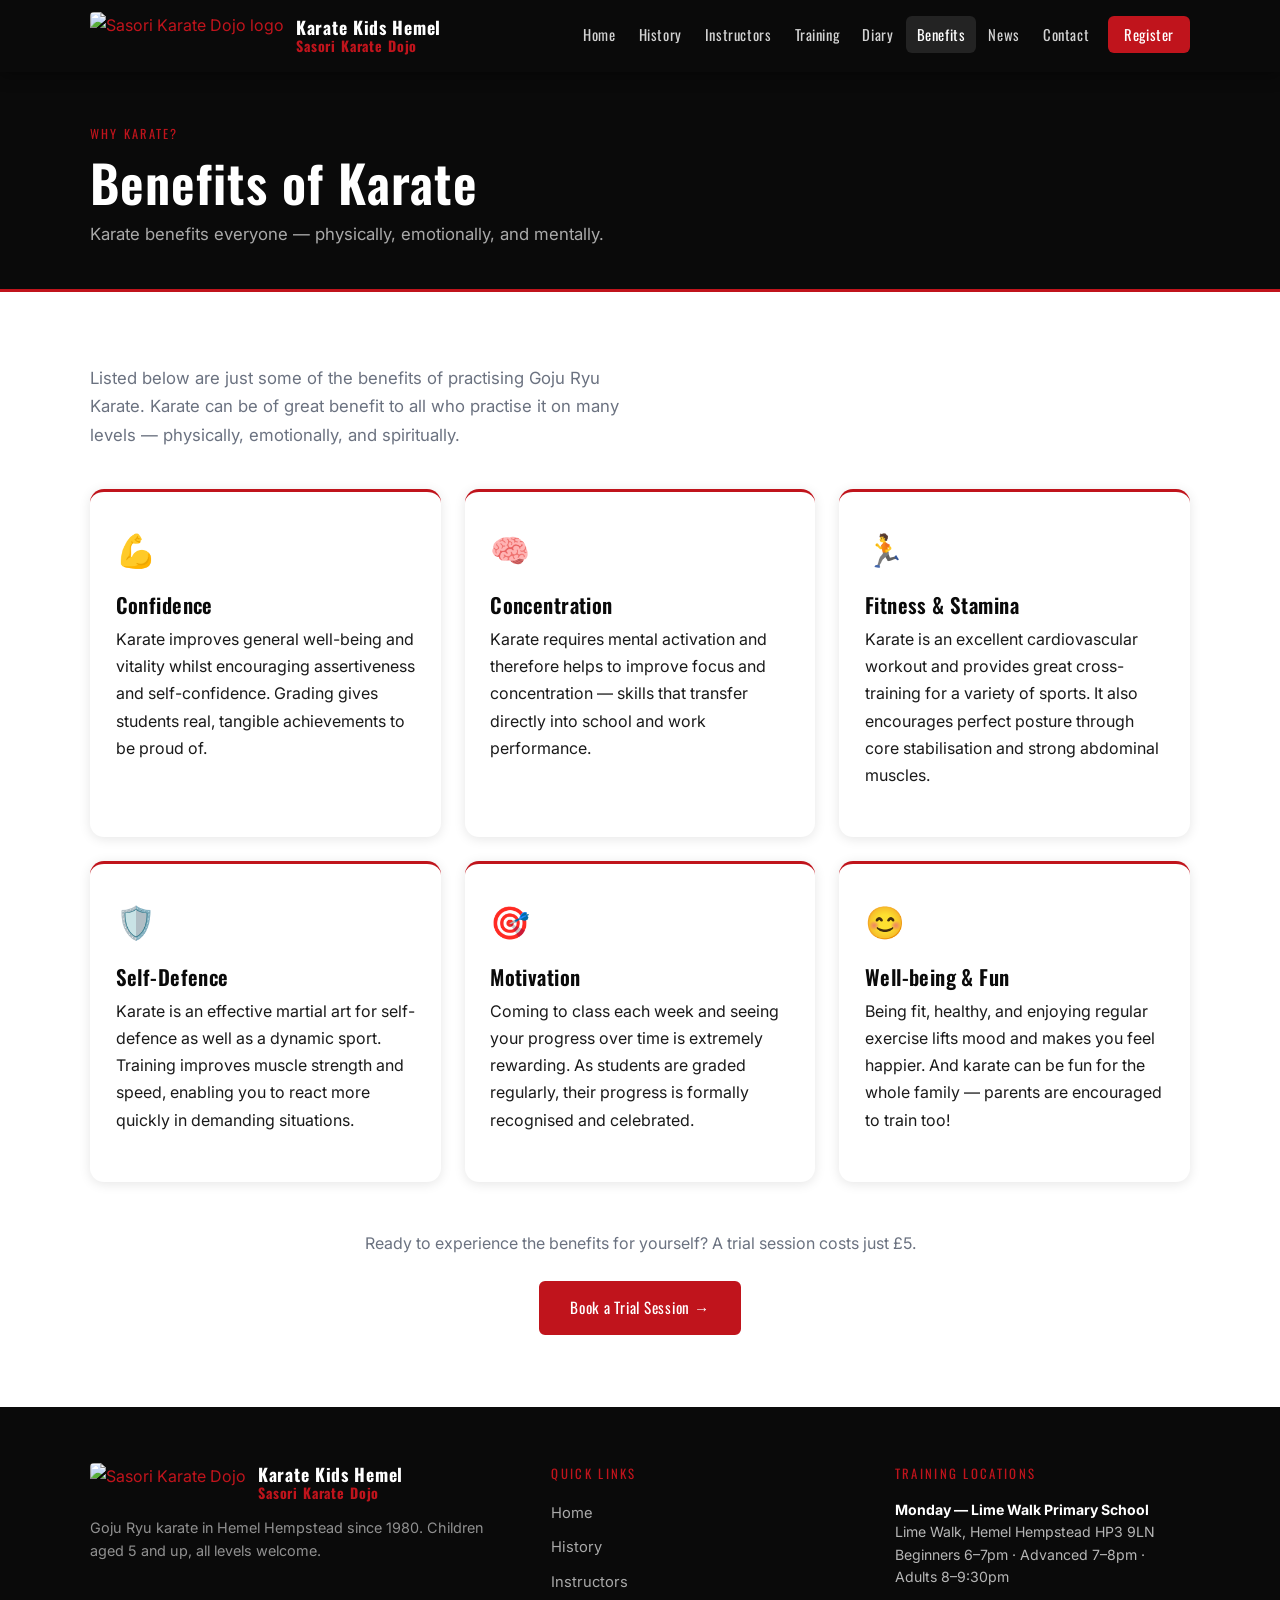
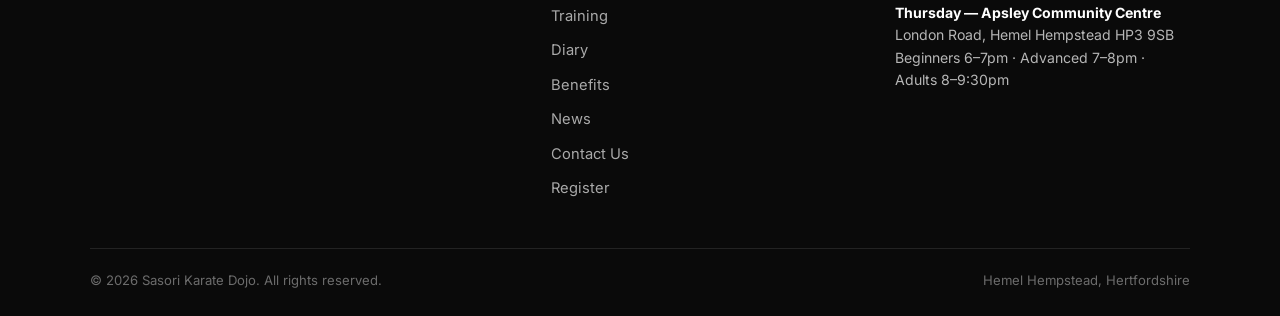
==== benefits.html @ e09b4616 "Initial static site rebuild for GitHub Pages Complete redesign of karatekidshemel.co.uk from DotNetN" ====
<!DOCTYPE html>
<html lang="en">
<head>
  <meta charset="UTF-8">
  <meta name="viewport" content="width=device-width, initial-scale=1.0">
  <title>Benefits of Karate — Sasori Karate Dojo</title>
  <meta name="description" content="The physical, mental and emotional benefits of Goju Ryu karate for children and adults at Sasori Karate Dojo.">
  <link rel="preconnect" href="https://fonts.googleapis.com">
  <link rel="preconnect" href="https://fonts.gstatic.com" crossorigin>
  <link href="https://fonts.googleapis.com/css2?family=Oswald:wght@400;600;700&family=Inter:wght@400;500;600&display=swap" rel="stylesheet">
  <link rel="stylesheet" href="assets/css/style.css">
</head>
<body>

<header class="site-header">
  <div class="nav-inner">
    <a href="index.html" class="nav-logo">
      <img src="assets/images/logo.jpg" alt="Sasori Karate Dojo logo">
      <span>Karate Kids Hemel<em>Sasori Karate Dojo</em></span>
    </a>
    <nav aria-label="Main navigation">
      <ul class="nav-links">
        <li><a href="index.html">Home</a></li>
        <li><a href="history.html">History</a></li>
        <li><a href="instructors.html">Instructors</a></li>
        <li><a href="training.html">Training</a></li>
        <li><a href="diary.html">Diary</a></li>
        <li><a href="benefits.html" class="active">Benefits</a></li>
        <li><a href="news.html">News</a></li>
        <li><a href="contact.html">Contact</a></li>
        <li class="nav-cta"><a href="register.html">Register</a></li>
      </ul>
    </nav>
    <button class="nav-toggle" aria-label="Toggle navigation" aria-expanded="false">
      <span></span><span></span><span></span>
    </button>
  </div>
</header>

<div class="page-header">
  <div class="container">
    <span class="section-label">Why Karate?</span>
    <h1>Benefits of Karate</h1>
    <p>Karate benefits everyone — physically, emotionally, and mentally.</p>
  </div>
</div>

<section class="section">
  <div class="container">

    <div class="section-heading">
      <p>Listed below are just some of the benefits of practising Goju Ryu Karate. Karate can be of great benefit to all who practise it on many levels — physically, emotionally, and spiritually.</p>
    </div>

    <div class="card-grid card-grid-3">

      <div class="benefit-card">
        <div class="benefit-icon">💪</div>
        <h3>Confidence</h3>
        <p>Karate improves general well-being and vitality whilst encouraging assertiveness and self-confidence. Grading gives students real, tangible achievements to be proud of.</p>
      </div>

      <div class="benefit-card">
        <div class="benefit-icon">🧠</div>
        <h3>Concentration</h3>
        <p>Karate requires mental activation and therefore helps to improve focus and concentration — skills that transfer directly into school and work performance.</p>
      </div>

      <div class="benefit-card">
        <div class="benefit-icon">🏃</div>
        <h3>Fitness &amp; Stamina</h3>
        <p>Karate is an excellent cardiovascular workout and provides great cross-training for a variety of sports. It also encourages perfect posture through core stabilisation and strong abdominal muscles.</p>
      </div>

      <div class="benefit-card">
        <div class="benefit-icon">🛡️</div>
        <h3>Self-Defence</h3>
        <p>Karate is an effective martial art for self-defence as well as a dynamic sport. Training improves muscle strength and speed, enabling you to react more quickly in demanding situations.</p>
      </div>

      <div class="benefit-card">
        <div class="benefit-icon">🎯</div>
        <h3>Motivation</h3>
        <p>Coming to class each week and seeing your progress over time is extremely rewarding. As students are graded regularly, their progress is formally recognised and celebrated.</p>
      </div>

      <div class="benefit-card">
        <div class="benefit-icon">😊</div>
        <h3>Well-being &amp; Fun</h3>
        <p>Being fit, healthy, and enjoying regular exercise lifts mood and makes you feel happier. And karate can be fun for the whole family — parents are encouraged to train too!</p>
      </div>

    </div>

    <div style="text-align:center; margin-top:3rem;">
      <p style="color:var(--gray); max-width:560px; margin:0 auto 1.5rem;">Ready to experience the benefits for yourself? A trial session costs just £5.</p>
      <a href="register.html" class="btn btn-primary">Book a Trial Session &rarr;</a>
    </div>

  </div>
</section>

<footer class="site-footer">
  <div class="container">
    <div class="footer-grid">
      <div class="footer-brand">
        <a href="index.html" class="nav-logo" style="margin-bottom:.5rem;">
          <img src="assets/images/logo.jpg" alt="Sasori Karate Dojo" style="height:40px;">
          <span>Karate Kids Hemel<em>Sasori Karate Dojo</em></span>
        </a>
        <p>Goju Ryu karate in Hemel Hempstead since 1980. Children aged 5 and up, all levels welcome.</p>
      </div>
      <div>
        <p class="footer-heading">Quick Links</p>
        <ul class="footer-links">
          <li><a href="index.html">Home</a></li>
          <li><a href="history.html">History</a></li>
          <li><a href="instructors.html">Instructors</a></li>
          <li><a href="training.html">Training</a></li>
          <li><a href="diary.html">Diary</a></li>
          <li><a href="benefits.html">Benefits</a></li>
          <li><a href="news.html">News</a></li>
          <li><a href="contact.html">Contact Us</a></li>
          <li><a href="register.html">Register</a></li>
        </ul>
      </div>
      <div>
        <p class="footer-heading">Training Locations</p>
        <div class="footer-schedule-item">
          <strong>Monday — Lime Walk Primary School</strong>
          Lime Walk, Hemel Hempstead HP3 9LN<br>
          Beginners 6–7pm · Advanced 7–8pm · Adults 8–9:30pm
        </div>
        <div class="footer-schedule-item">
          <strong>Thursday — Apsley Community Centre</strong>
          London Road, Hemel Hempstead HP3 9SB<br>
          Beginners 6–7pm · Advanced 7–8pm · Adults 8–9:30pm
        </div>
      </div>
    </div>
    <div class="footer-bottom">
      <span>&copy; 2026 Sasori Karate Dojo. All rights reserved.</span>
      <span>Hemel Hempstead, Hertfordshire</span>
    </div>
  </div>
</footer>

<script src="assets/js/main.js"></script>
</body>
</html>
---- assets/css/style.css ----
/* ============================================================
   SASORI KARATE DOJO — Global Stylesheet
   Design system: deep red · black · white
   Fonts: Oswald (display) + Inter (body)
   ============================================================ */

/* ── 1. Tokens ─────────────────────────────────────────────── */
:root {
  --red:        #C0141C;
  --red-dark:   #8B0000;
  --red-light:  #F8E6E7;
  --black:      #0A0A0A;
  --dark:       #1A1A1A;
  --mid:        #2E2E2E;
  --gray:       #6B7280;
  --light:      #F5F5F5;
  --white:      #FFFFFF;

  --font-display: 'Oswald', sans-serif;
  --font-body:    'Inter', sans-serif;

  --max:        1100px;
  --nav-h:      72px;
  --radius:     6px;
  --radius-lg:  14px;
  --shadow:     0 2px 12px rgba(0,0,0,.10);
  --shadow-md:  0 6px 24px rgba(0,0,0,.14);
  --transition: .22s ease;
}

/* ── 2. Reset & Base ────────────────────────────────────────── */
*, *::before, *::after { box-sizing: border-box; margin: 0; padding: 0; }

html { scroll-behavior: smooth; }

body {
  font-family: var(--font-body);
  font-size: 1rem;
  line-height: 1.7;
  color: var(--dark);
  background: var(--white);
  -webkit-font-smoothing: antialiased;
}

img { max-width: 100%; display: block; }
a   { color: var(--red); text-decoration: none; transition: color var(--transition); }
a:hover { color: var(--red-dark); }

h1, h2, h3, h4 {
  font-family: var(--font-display);
  font-weight: 600;
  line-height: 1.2;
  color: var(--black);
  letter-spacing: .02em;
}
h1 { font-size: clamp(2rem, 5vw, 3.2rem); }
h2 { font-size: clamp(1.5rem, 3.5vw, 2.2rem); }
h3 { font-size: 1.3rem; }
h4 { font-size: 1.05rem; }

p { margin-bottom: 1rem; }
ul, ol { padding-left: 1.4rem; }

/* ── 3. Utilities ───────────────────────────────────────────── */
.container {
  width: 90%;
  max-width: var(--max);
  margin-inline: auto;
}
.sr-only {
  position: absolute; width: 1px; height: 1px;
  padding: 0; margin: -1px; overflow: hidden;
  clip: rect(0,0,0,0); white-space: nowrap; border: 0;
}
.text-red   { color: var(--red); }
.text-center { text-align: center; }
.mt-0 { margin-top: 0; }

/* ── 4. Navigation ──────────────────────────────────────────── */
.site-header {
  position: sticky;
  top: 0;
  z-index: 100;
  background: var(--black);
  height: var(--nav-h);
  display: flex;
  align-items: center;
  box-shadow: 0 2px 16px rgba(0,0,0,.45);
}

.nav-inner {
  display: flex;
  align-items: center;
  justify-content: space-between;
  width: 90%;
  max-width: var(--max);
  margin-inline: auto;
}

.nav-logo {
  display: flex;
  align-items: center;
  gap: .75rem;
  text-decoration: none;
}
.nav-logo img {
  height: 48px;
  width: auto;
  border-radius: 4px;
}
.nav-logo span {
  font-family: var(--font-display);
  font-size: 1.1rem;
  font-weight: 700;
  color: var(--white);
  letter-spacing: .04em;
  line-height: 1.2;
}
.nav-logo span em {
  display: block;
  font-style: normal;
  color: var(--red);
  font-size: .8em;
  letter-spacing: .06em;
}

.nav-links {
  display: flex;
  align-items: center;
  gap: .15rem;
  list-style: none;
  padding: 0;
  margin: 0;
}
.nav-links a {
  color: rgba(255,255,255,.82);
  font-family: var(--font-display);
  font-size: .92rem;
  letter-spacing: .04em;
  padding: .45rem .65rem;
  border-radius: var(--radius);
  transition: color var(--transition), background var(--transition);
  text-decoration: none;
}
.nav-links a:hover,
.nav-links a.active {
  color: var(--white);
  background: rgba(255,255,255,.10);
}
.nav-links .nav-cta a {
  background: var(--red);
  color: var(--white);
  padding: .45rem 1rem;
  margin-left: .4rem;
}
.nav-links .nav-cta a:hover {
  background: var(--red-dark);
}

/* Hamburger */
.nav-toggle {
  display: none;
  flex-direction: column;
  gap: 5px;
  background: none;
  border: none;
  cursor: pointer;
  padding: .4rem;
}
.nav-toggle span {
  display: block;
  width: 24px;
  height: 2px;
  background: var(--white);
  border-radius: 2px;
  transition: transform var(--transition), opacity var(--transition);
}
.nav-toggle.open span:nth-child(1) { transform: translateY(7px) rotate(45deg); }
.nav-toggle.open span:nth-child(2) { opacity: 0; }
.nav-toggle.open span:nth-child(3) { transform: translateY(-7px) rotate(-45deg); }

/* ── 5. Hero ────────────────────────────────────────────────── */
.hero {
  background: linear-gradient(135deg, var(--black) 0%, var(--mid) 60%, #2a0608 100%);
  color: var(--white);
  padding: 5rem 0 4.5rem;
  position: relative;
  overflow: hidden;
}
.hero::before {
  content: '';
  position: absolute;
  inset: 0;
  background: radial-gradient(ellipse at 70% 50%, rgba(192,20,28,.18) 0%, transparent 70%);
  pointer-events: none;
}
.hero::after {
  content: '';
  position: absolute;
  right: -80px;
  top: 50%;
  transform: translateY(-50%);
  width: 420px;
  height: 420px;
  border-radius: 50%;
  border: 60px solid rgba(192,20,28,.08);
  pointer-events: none;
}
.hero-inner {
  position: relative;
  z-index: 1;
}
.hero-eyebrow {
  display: inline-block;
  font-family: var(--font-display);
  font-size: .82rem;
  letter-spacing: .2em;
  text-transform: uppercase;
  color: var(--red);
  background: rgba(192,20,28,.12);
  border: 1px solid rgba(192,20,28,.3);
  padding: .3rem .9rem;
  border-radius: 100px;
  margin-bottom: 1.2rem;
}
.hero h1 {
  color: var(--white);
  margin-bottom: 1rem;
  max-width: 620px;
}
.hero h1 span { color: var(--red); }
.hero p {
  font-size: 1.1rem;
  color: rgba(255,255,255,.78);
  max-width: 520px;
  margin-bottom: 2rem;
}
.hero-actions {
  display: flex;
  gap: 1rem;
  flex-wrap: wrap;
}

/* ── 6. Buttons ─────────────────────────────────────────────── */
.btn {
  display: inline-flex;
  align-items: center;
  gap: .5rem;
  font-family: var(--font-display);
  font-size: .95rem;
  letter-spacing: .05em;
  padding: .75rem 1.8rem;
  border-radius: var(--radius);
  border: 2px solid transparent;
  cursor: pointer;
  transition: all var(--transition);
  text-decoration: none;
  font-weight: 400;
}
.btn-primary {
  background: var(--red);
  color: var(--white);
  border-color: var(--red);
}
.btn-primary:hover {
  background: var(--red-dark);
  border-color: var(--red-dark);
  color: var(--white);
  transform: translateY(-1px);
  box-shadow: 0 6px 20px rgba(192,20,28,.35);
}
.btn-outline {
  background: transparent;
  color: var(--white);
  border-color: rgba(255,255,255,.4);
}
.btn-outline:hover {
  border-color: var(--white);
  background: rgba(255,255,255,.08);
  color: var(--white);
}
.btn-outline-red {
  background: transparent;
  color: var(--red);
  border-color: var(--red);
}
.btn-outline-red:hover {
  background: var(--red);
  color: var(--white);
}

/* ── 7. Page header (inner pages) ───────────────────────────── */
.page-header {
  background: var(--black);
  color: var(--white);
  padding: 3rem 0 2.5rem;
  border-bottom: 3px solid var(--red);
}
.page-header h1 { color: var(--white); margin-bottom: .4rem; }
.page-header p  { color: rgba(255,255,255,.65); margin: 0; font-size: 1.05rem; }

/* ── 8. Section ─────────────────────────────────────────────── */
.section { padding: 4.5rem 0; }
.section-alt { background: var(--light); }
.section-dark {
  background: var(--black);
  color: var(--white);
}
.section-dark h2, .section-dark h3 { color: var(--white); }
.section-dark p { color: rgba(255,255,255,.75); }

.section-heading {
  margin-bottom: 2.5rem;
}
.section-heading h2 { margin-bottom: .5rem; }
.section-heading p  { color: var(--gray); font-size: 1.05rem; max-width: 560px; }
.section-heading.center { text-align: center; }
.section-heading.center p { margin-inline: auto; }

.section-label {
  display: inline-block;
  font-family: var(--font-display);
  font-size: .78rem;
  letter-spacing: .18em;
  text-transform: uppercase;
  color: var(--red);
  margin-bottom: .5rem;
}

/* Divider accent */
.divider {
  width: 48px;
  height: 3px;
  background: var(--red);
  border-radius: 2px;
  margin: .75rem 0 1.2rem;
}
.center .divider { margin-inline: auto; }

/* ── 9. Cards ───────────────────────────────────────────────── */
.card-grid {
  display: grid;
  gap: 1.5rem;
}
.card-grid-2 { grid-template-columns: repeat(auto-fit, minmax(300px, 1fr)); }
.card-grid-3 { grid-template-columns: repeat(auto-fit, minmax(260px, 1fr)); }

.card {
  background: var(--white);
  border-radius: var(--radius-lg);
  box-shadow: var(--shadow);
  overflow: hidden;
  transition: box-shadow var(--transition), transform var(--transition);
}
.card:hover {
  box-shadow: var(--shadow-md);
  transform: translateY(-3px);
}
.card-body { padding: 1.6rem; }
.card-icon {
  width: 48px;
  height: 48px;
  background: var(--red-light);
  border-radius: 10px;
  display: flex;
  align-items: center;
  justify-content: center;
  margin-bottom: 1rem;
  font-size: 1.4rem;
}
.card img.card-photo {
  width: 100%;
  height: 260px;
  object-fit: cover;
  object-position: top;
}

/* ── 10. Schedule grid ──────────────────────────────────────── */
.schedule-grid {
  display: grid;
  grid-template-columns: repeat(auto-fit, minmax(280px, 1fr));
  gap: 1.5rem;
}
.schedule-card {
  background: var(--white);
  border-radius: var(--radius-lg);
  border-left: 4px solid var(--red);
  padding: 1.6rem;
  box-shadow: var(--shadow);
}
.schedule-card h3 {
  color: var(--red);
  font-size: 1rem;
  letter-spacing: .05em;
  text-transform: uppercase;
  margin-bottom: .25rem;
}
.schedule-card .venue {
  font-weight: 600;
  font-size: 1.05rem;
  margin-bottom: .5rem;
}
.schedule-card address {
  font-style: normal;
  color: var(--gray);
  font-size: .9rem;
  line-height: 1.6;
  margin-bottom: .8rem;
}
.time-list { list-style: none; padding: 0; }
.time-list li {
  display: flex;
  justify-content: space-between;
  padding: .3rem 0;
  border-bottom: 1px solid rgba(0,0,0,.06);
  font-size: .93rem;
}
.time-list li:last-child { border-bottom: none; }
.time-list .time { color: var(--gray); }

/* ── 11. Dojo Kun ───────────────────────────────────────────── */
.dojo-kun {
  background: var(--black);
  color: var(--white);
  padding: 3.5rem 0;
}
.dojo-kun h2 { color: var(--white); margin-bottom: 1.5rem; }
.kun-list {
  list-style: none;
  padding: 0;
  display: grid;
  gap: .75rem;
}
.kun-list li {
  display: flex;
  align-items: flex-start;
  gap: 1rem;
  padding: .9rem 1.2rem;
  background: rgba(255,255,255,.04);
  border-radius: var(--radius);
  border-left: 3px solid var(--red);
  font-family: var(--font-display);
  font-size: 1rem;
  letter-spacing: .04em;
  color: rgba(255,255,255,.88);
}
.kun-list .num {
  font-size: .75rem;
  font-weight: 700;
  color: var(--red);
  margin-top: .15rem;
  min-width: 1.4rem;
}

/* ── 12. Pricing banner ─────────────────────────────────────── */
.pricing-banner {
  background: var(--red);
  color: var(--white);
  padding: 2.5rem 0;
  text-align: center;
}
.pricing-banner h2 { color: var(--white); margin-bottom: .5rem; }
.pricing-banner p { color: rgba(255,255,255,.85); max-width: 580px; margin-inline: auto 0; }
.pricing-banner p { margin-inline: auto; }
.price-cards {
  display: flex;
  flex-wrap: wrap;
  gap: 1.5rem;
  justify-content: center;
  margin-top: 1.8rem;
}
.price-card {
  background: rgba(0,0,0,.25);
  border-radius: var(--radius-lg);
  padding: 1.4rem 2rem;
  min-width: 180px;
  border: 1px solid rgba(255,255,255,.2);
}
.price-card .amount {
  font-family: var(--font-display);
  font-size: 2.4rem;
  font-weight: 700;
  line-height: 1;
}
.price-card .label {
  font-size: .85rem;
  color: rgba(255,255,255,.75);
  margin-top: .25rem;
}

/* ── 13. Diary / Events ─────────────────────────────────────── */
.diary-table {
  width: 100%;
  border-collapse: collapse;
  font-size: .95rem;
}
.diary-table thead tr {
  background: var(--black);
  color: var(--white);
}
.diary-table th {
  font-family: var(--font-display);
  font-weight: 400;
  letter-spacing: .08em;
  text-align: left;
  padding: .85rem 1.2rem;
}
.diary-table tbody tr {
  border-bottom: 1px solid rgba(0,0,0,.07);
  transition: background var(--transition);
}
.diary-table tbody tr:hover { background: var(--red-light); }
.diary-table td { padding: .8rem 1.2rem; vertical-align: top; }
.diary-table .date-col {
  font-family: var(--font-display);
  color: var(--red);
  white-space: nowrap;
  font-size: 1rem;
  min-width: 140px;
}
.diary-note {
  background: var(--red-light);
  border-left: 4px solid var(--red);
  padding: 1rem 1.4rem;
  border-radius: 0 var(--radius) var(--radius) 0;
  margin-bottom: 2rem;
  font-size: .95rem;
}

/* ── 14. Benefits icons ─────────────────────────────────────── */
.benefit-card {
  background: var(--white);
  border-radius: var(--radius-lg);
  padding: 2rem 1.6rem;
  box-shadow: var(--shadow);
  border-top: 3px solid var(--red);
  transition: transform var(--transition), box-shadow var(--transition);
}
.benefit-card:hover {
  transform: translateY(-4px);
  box-shadow: var(--shadow-md);
}
.benefit-icon {
  font-size: 2rem;
  margin-bottom: .9rem;
}
.benefit-card h3 { margin-bottom: .5rem; }

/* ── 15. Contact & Forms ────────────────────────────────────── */
.form-group { margin-bottom: 1.3rem; }
.form-group label {
  display: block;
  font-family: var(--font-display);
  font-size: .85rem;
  letter-spacing: .08em;
  text-transform: uppercase;
  color: var(--gray);
  margin-bottom: .45rem;
}
.form-group input,
.form-group textarea,
.form-group select {
  width: 100%;
  padding: .75rem 1rem;
  border: 1.5px solid #D1D5DB;
  border-radius: var(--radius);
  font-family: var(--font-body);
  font-size: 1rem;
  color: var(--dark);
  background: var(--white);
  transition: border-color var(--transition), box-shadow var(--transition);
}
.form-group input:focus,
.form-group textarea:focus {
  outline: none;
  border-color: var(--red);
  box-shadow: 0 0 0 3px rgba(192,20,28,.12);
}
.form-group textarea { resize: vertical; min-height: 130px; }
.form-card {
  background: var(--white);
  border-radius: var(--radius-lg);
  box-shadow: var(--shadow-md);
  padding: 2.5rem;
}
.form-success {
  background: #D1FAE5;
  color: #065F46;
  border-radius: var(--radius);
  padding: 1rem 1.4rem;
  margin-bottom: 1.5rem;
  display: none;
}

/* Contact info block */
.contact-info-block { margin-bottom: 2rem; }
.contact-info-block h3 { margin-bottom: .75rem; }
.contact-info-item {
  display: flex;
  gap: .75rem;
  margin-bottom: .75rem;
  font-size: .95rem;
}
.contact-info-item .icon {
  color: var(--red);
  font-size: 1.1rem;
  min-width: 1.4rem;
  margin-top: .15rem;
}

/* ── 16. Instructor cards ───────────────────────────────────── */
.instructor-card {
  background: var(--white);
  border-radius: var(--radius-lg);
  box-shadow: var(--shadow);
  overflow: hidden;
  display: grid;
  grid-template-columns: 280px 1fr;
  gap: 0;
  transition: box-shadow var(--transition);
}
.instructor-card:hover { box-shadow: var(--shadow-md); }
.instructor-card img {
  width: 100%;
  height: 100%;
  object-fit: cover;
  object-position: top;
  min-height: 300px;
}
.instructor-card .instructor-body { padding: 2rem; }
.instructor-card .rank {
  display: inline-block;
  background: var(--red);
  color: var(--white);
  font-family: var(--font-display);
  font-size: .78rem;
  letter-spacing: .12em;
  text-transform: uppercase;
  padding: .2rem .75rem;
  border-radius: 100px;
  margin-bottom: .6rem;
}
.instructor-card h2 { margin-bottom: .4rem; }
.instructor-card .role {
  color: var(--gray);
  font-size: .9rem;
  margin-bottom: 1rem;
}

/* ── 17. News / Article ─────────────────────────────────────── */
.news-article {
  max-width: 780px;
}
.news-date {
  font-size: .85rem;
  color: var(--gray);
  margin-bottom: .25rem;
}
.trophy-grid {
  display: grid;
  gap: .5rem;
}
.trophy-item {
  display: grid;
  grid-template-columns: 1fr auto;
  gap: 1rem;
  padding: .7rem 1rem;
  background: var(--white);
  border-radius: var(--radius);
  box-shadow: var(--shadow);
  align-items: center;
  font-size: .93rem;
}
.trophy-item .award { font-weight: 600; color: var(--dark); }
.trophy-item .winner { color: var(--gray); font-size: .87rem; text-align: right; }

/* ── 18. History timeline ───────────────────────────────────── */
.history-article { max-width: 780px; }
.history-article h2 { margin-top: 2.5rem; margin-bottom: .75rem; }
.history-article h2:first-child { margin-top: 0; }
.highlight-box {
  background: var(--red-light);
  border-left: 4px solid var(--red);
  padding: 1.2rem 1.5rem;
  border-radius: 0 var(--radius) var(--radius) 0;
  margin: 1.5rem 0;
}
.highlight-box p { margin: 0; }

/* ── 19. Footer ─────────────────────────────────────────────── */
.site-footer {
  background: var(--black);
  color: rgba(255,255,255,.7);
  padding: 3.5rem 0 1.5rem;
  margin-top: auto;
}
.footer-grid {
  display: grid;
  grid-template-columns: 1.4fr 1fr 1fr;
  gap: 3rem;
  margin-bottom: 2.5rem;
}
.footer-brand .nav-logo span { color: var(--white); }
.footer-brand p {
  color: rgba(255,255,255,.55);
  font-size: .9rem;
  margin-top: .8rem;
  line-height: 1.65;
}
.footer-heading {
  font-family: var(--font-display);
  font-size: .8rem;
  letter-spacing: .18em;
  text-transform: uppercase;
  color: var(--red);
  margin-bottom: .9rem;
}
.footer-links { list-style: none; padding: 0; }
.footer-links li { margin-bottom: .45rem; }
.footer-links a {
  color: rgba(255,255,255,.65);
  font-size: .92rem;
  transition: color var(--transition);
}
.footer-links a:hover { color: var(--white); }
.footer-schedule-item {
  margin-bottom: .8rem;
  font-size: .88rem;
  line-height: 1.6;
}
.footer-schedule-item strong { color: var(--white); display: block; }
.footer-bottom {
  border-top: 1px solid rgba(255,255,255,.1);
  padding-top: 1.25rem;
  display: flex;
  justify-content: space-between;
  align-items: center;
  flex-wrap: wrap;
  gap: .5rem;
  font-size: .82rem;
  color: rgba(255,255,255,.4);
}

/* ── 20. Responsive ─────────────────────────────────────────── */
@media (max-width: 768px) {
  .nav-toggle { display: flex; }

  .nav-links {
    display: none;
    position: absolute;
    top: var(--nav-h);
    left: 0;
    right: 0;
    background: var(--black);
    flex-direction: column;
    align-items: flex-start;
    padding: 1rem 1.25rem 1.5rem;
    gap: .15rem;
    box-shadow: 0 8px 24px rgba(0,0,0,.4);
  }
  .nav-links.open { display: flex; }
  .nav-links a { width: 100%; padding: .6rem .75rem; font-size: 1rem; }
  .nav-links .nav-cta { margin-top: .5rem; width: 100%; }
  .nav-links .nav-cta a { margin-left: 0; }

  .site-header { position: relative; }

  .instructor-card { grid-template-columns: 1fr; }
  .instructor-card img { min-height: 240px; height: 240px; }

  .footer-grid { grid-template-columns: 1fr; gap: 2rem; }
  .footer-bottom { flex-direction: column; text-align: center; }

  .hero { padding: 3rem 0; }
  .section { padding: 3rem 0; }

  .diary-table { font-size: .87rem; }
  .diary-table .date-col { min-width: 100px; }
}

@media (max-width: 480px) {
  .card-grid-3 { grid-template-columns: 1fr; }
  .price-cards { flex-direction: column; align-items: center; }
  .hero-actions { flex-direction: column; }
  .hero-actions .btn { width: 100%; justify-content: center; }
  .form-card { padding: 1.4rem; }
}
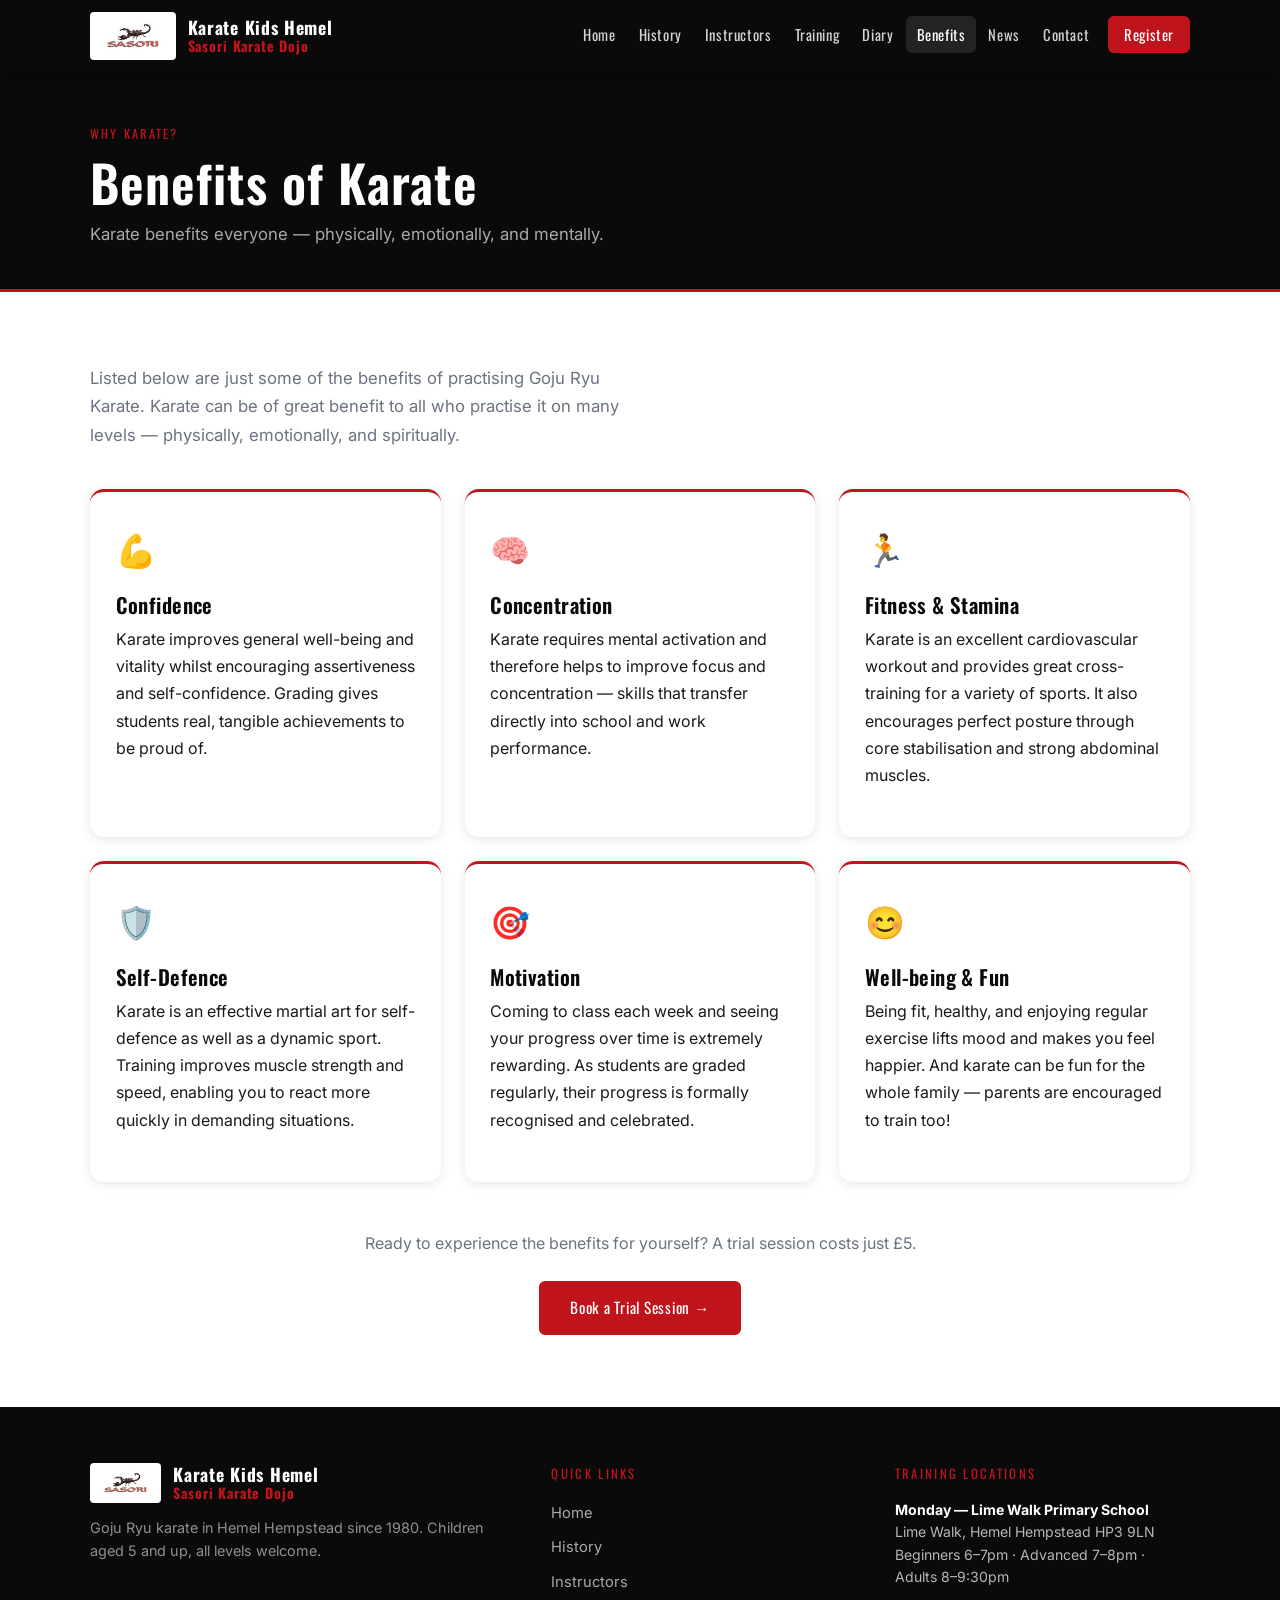
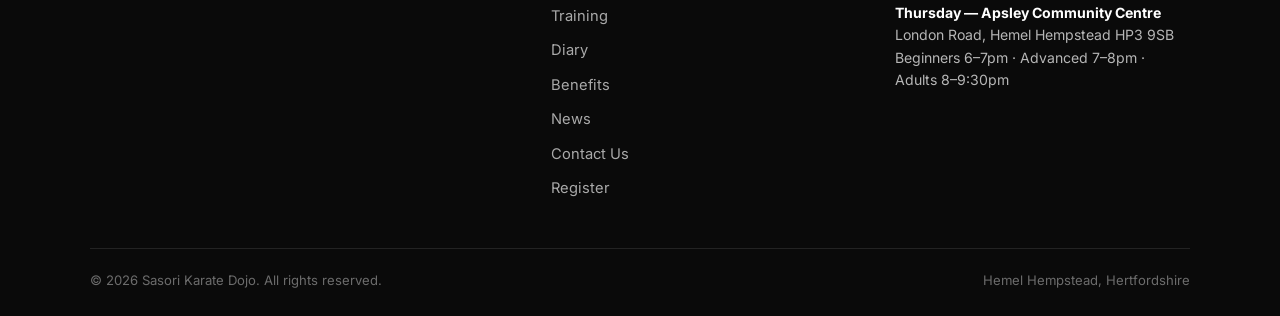
==== commit 60db4765: "icons added" ====
--- a/benefits.html
+++ b/benefits.html
@@ -5,6 +5,12 @@
   <meta name="viewport" content="width=device-width, initial-scale=1.0">
   <title>Benefits of Karate — Sasori Karate Dojo</title>
   <meta name="description" content="The physical, mental and emotional benefits of Goju Ryu karate for children and adults at Sasori Karate Dojo.">
+  <link rel="icon" type="image/svg+xml" href="favicon.svg">
+  <link rel="icon" type="image/png" sizes="32x32" href="favicon-32x32.png">
+  <link rel="icon" type="image/png" sizes="16x16" href="favicon-16x16.png">
+  <link rel="icon" href="favicon.ico">
+  <link rel="apple-touch-icon" sizes="180x180" href="apple-touch-icon.png">
+  <meta name="theme-color" content="#0A0A0A">
   <link rel="preconnect" href="https://fonts.googleapis.com">
   <link rel="preconnect" href="https://fonts.gstatic.com" crossorigin>
   <link href="https://fonts.googleapis.com/css2?family=Oswald:wght@400;600;700&family=Inter:wght@400;500;600&display=swap" rel="stylesheet">
--- a/assets/css/style.css
+++ b/assets/css/style.css
@@ -624,7 +624,7 @@
   width: 100%;
   height: 100%;
   object-fit: cover;
-  object-position: top;
+  object-position: right top; /* photos have instructor on right side of frame */
   min-height: 300px;
 }
 .instructor-card .instructor-body { padding: 2rem; }
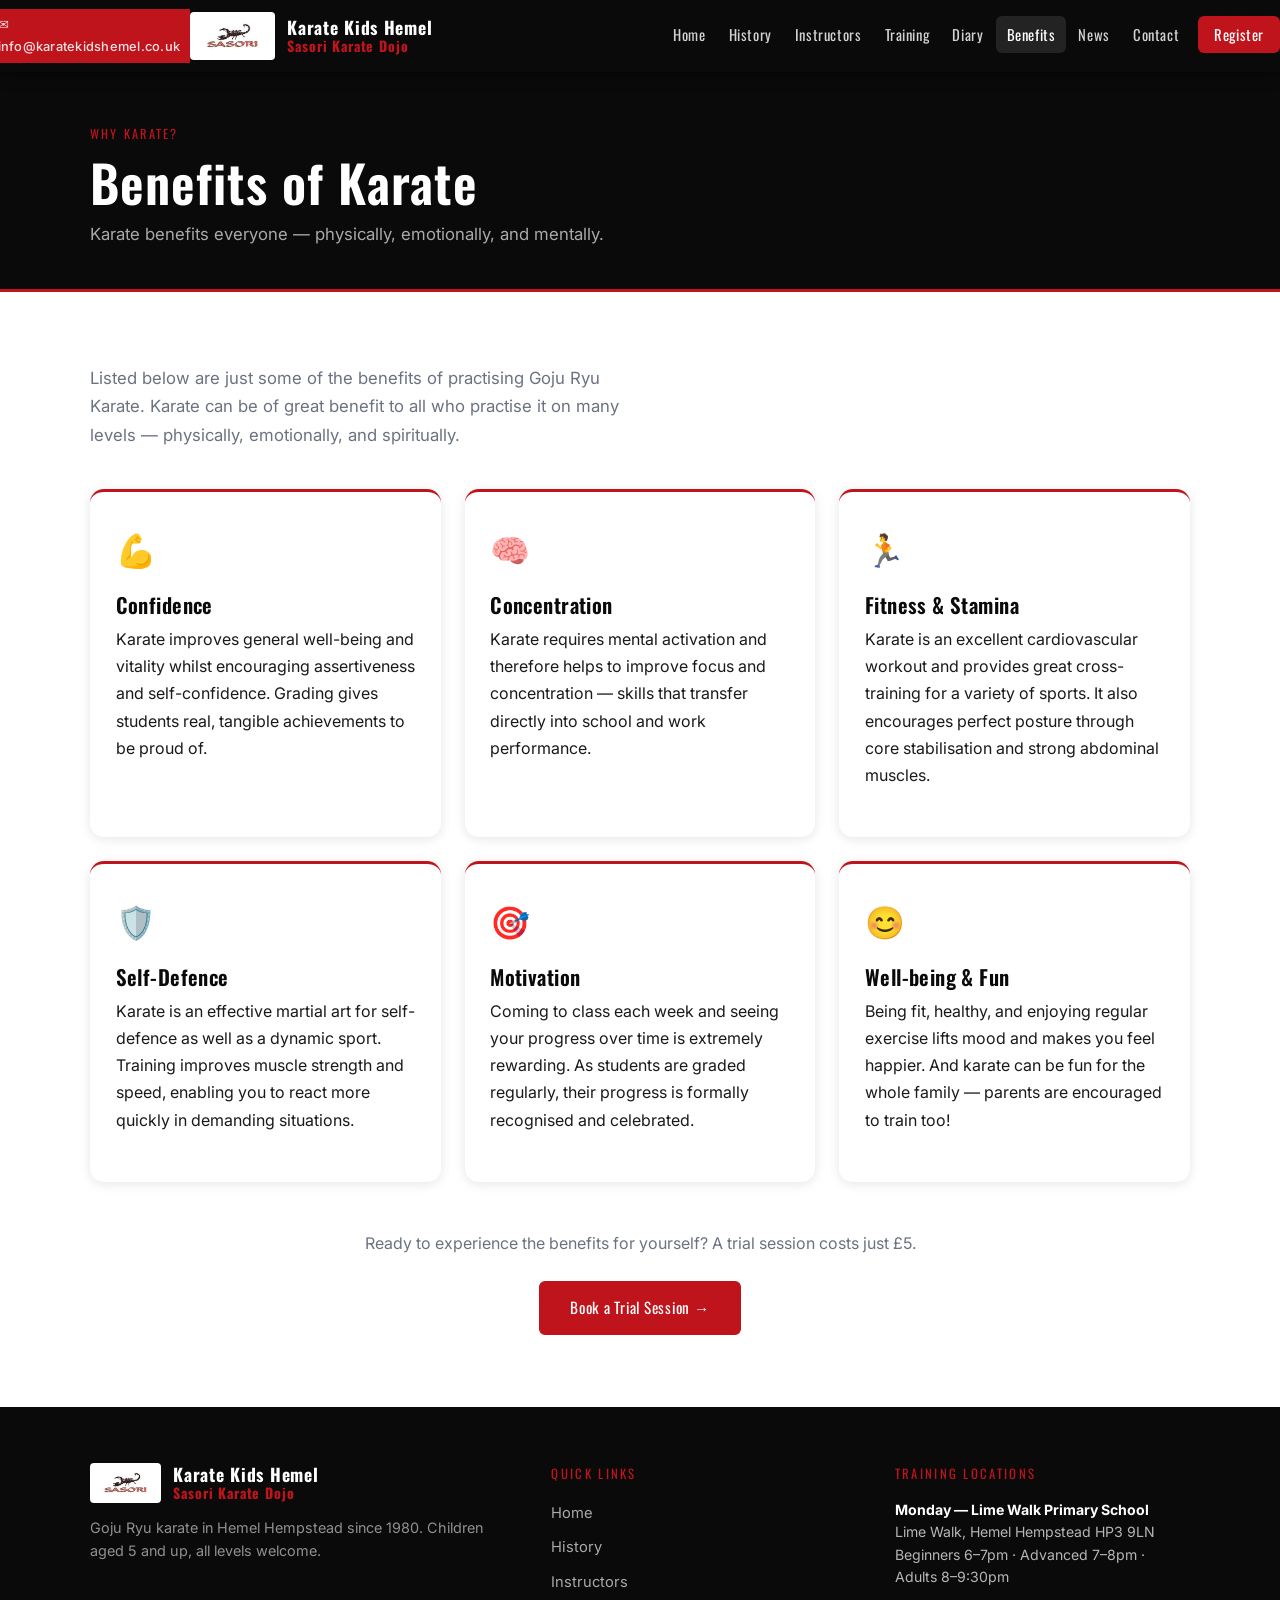
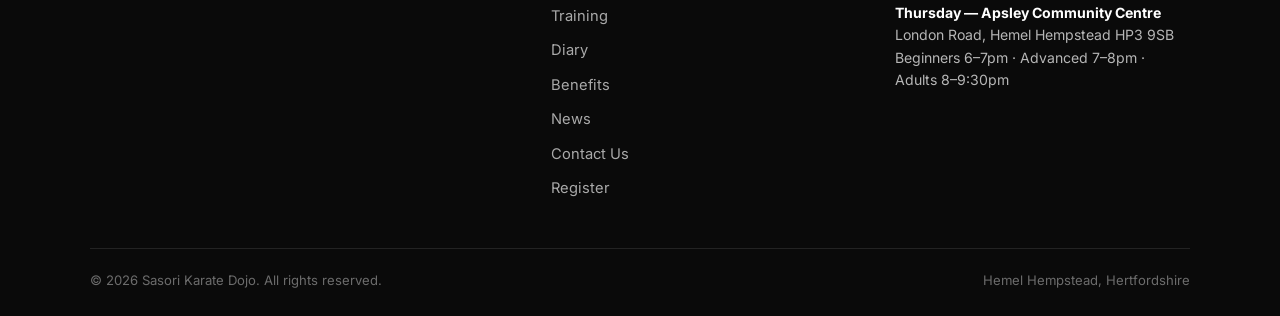
==== commit 042741d4: "email address in header" ====
--- a/benefits.html
+++ b/benefits.html
@@ -19,6 +19,11 @@
 <body>
 
 <header class="site-header">
+  <div class="header-topbar">
+    <div class="container">
+      <a href="mailto:info@karatekidshemel.co.uk" class="header-email">&#9993;&nbsp; info@karatekidshemel.co.uk</a>
+    </div>
+  </div>
   <div class="nav-inner">
     <a href="index.html" class="nav-logo">
       <img src="assets/images/logo.jpg" alt="Sasori Karate Dojo logo">
--- a/assets/css/style.css
+++ b/assets/css/style.css
@@ -77,6 +77,25 @@
 .mt-0 { margin-top: 0; }
 
 /* ── 4. Navigation ──────────────────────────────────────────── */
+.header-topbar {
+  background: var(--red);
+  padding: .3rem 0;
+}
+.header-topbar .container {
+  display: flex;
+  justify-content: flex-end;
+}
+.header-email {
+  color: rgba(255,255,255,.88);
+  font-family: var(--font-body);
+  font-size: .8rem;
+  font-weight: 500;
+  letter-spacing: .02em;
+  text-decoration: none;
+  transition: color var(--transition);
+}
+.header-email:hover { color: var(--white); }
+
 .site-header {
   position: sticky;
   top: 0;
@@ -405,7 +424,32 @@
   color: var(--gray);
   font-size: .9rem;
   line-height: 1.6;
+  margin-bottom: 0;   /* spacing now handled by .card-location */
+}
+.card-location {
+  display: flex;
+  gap: 1rem;
+  align-items: flex-start;
   margin-bottom: .8rem;
+}
+.card-location address { flex: 1; }
+.card-map {
+  flex: 0 0 170px;
+  border-radius: var(--radius);
+  overflow: hidden;
+  border: 1px solid rgba(0,0,0,.1);
+  box-shadow: 0 1px 4px rgba(0,0,0,.08);
+}
+.card-map iframe {
+  display: block;
+  width: 170px;
+  height: 130px;
+  border: none;
+}
+@media (max-width: 480px) {
+  .card-location { flex-direction: column; }
+  .card-map { flex: none; width: 100%; }
+  .card-map iframe { width: 100%; height: 160px; }
 }
 .time-list { list-style: none; padding: 0; }
 .time-list li {
@@ -526,6 +570,9 @@
   margin-bottom: 2rem;
   font-size: .95rem;
 }
+.diary-table tbody tr.diary-past { color: var(--gray); opacity: .6; }
+.diary-table tbody tr.diary-past .date-col { color: var(--gray); }
+.diary-table tbody tr.diary-past:hover { background: transparent; cursor: default; }
 
 /* ── 14. Benefits icons ─────────────────────────────────────── */
 .benefit-card {
@@ -624,7 +671,7 @@
   width: 100%;
   height: 100%;
   object-fit: cover;
-  object-position: right top; /* photos have instructor on right side of frame */
+  object-position: center top; /* photos cropped so instructor is centred */
   min-height: 300px;
 }
 .instructor-card .instructor-body { padding: 2rem; }
@@ -748,7 +795,7 @@
   .nav-links {
     display: none;
     position: absolute;
-    top: var(--nav-h);
+    top: 100%;
     left: 0;
     right: 0;
     background: var(--black);
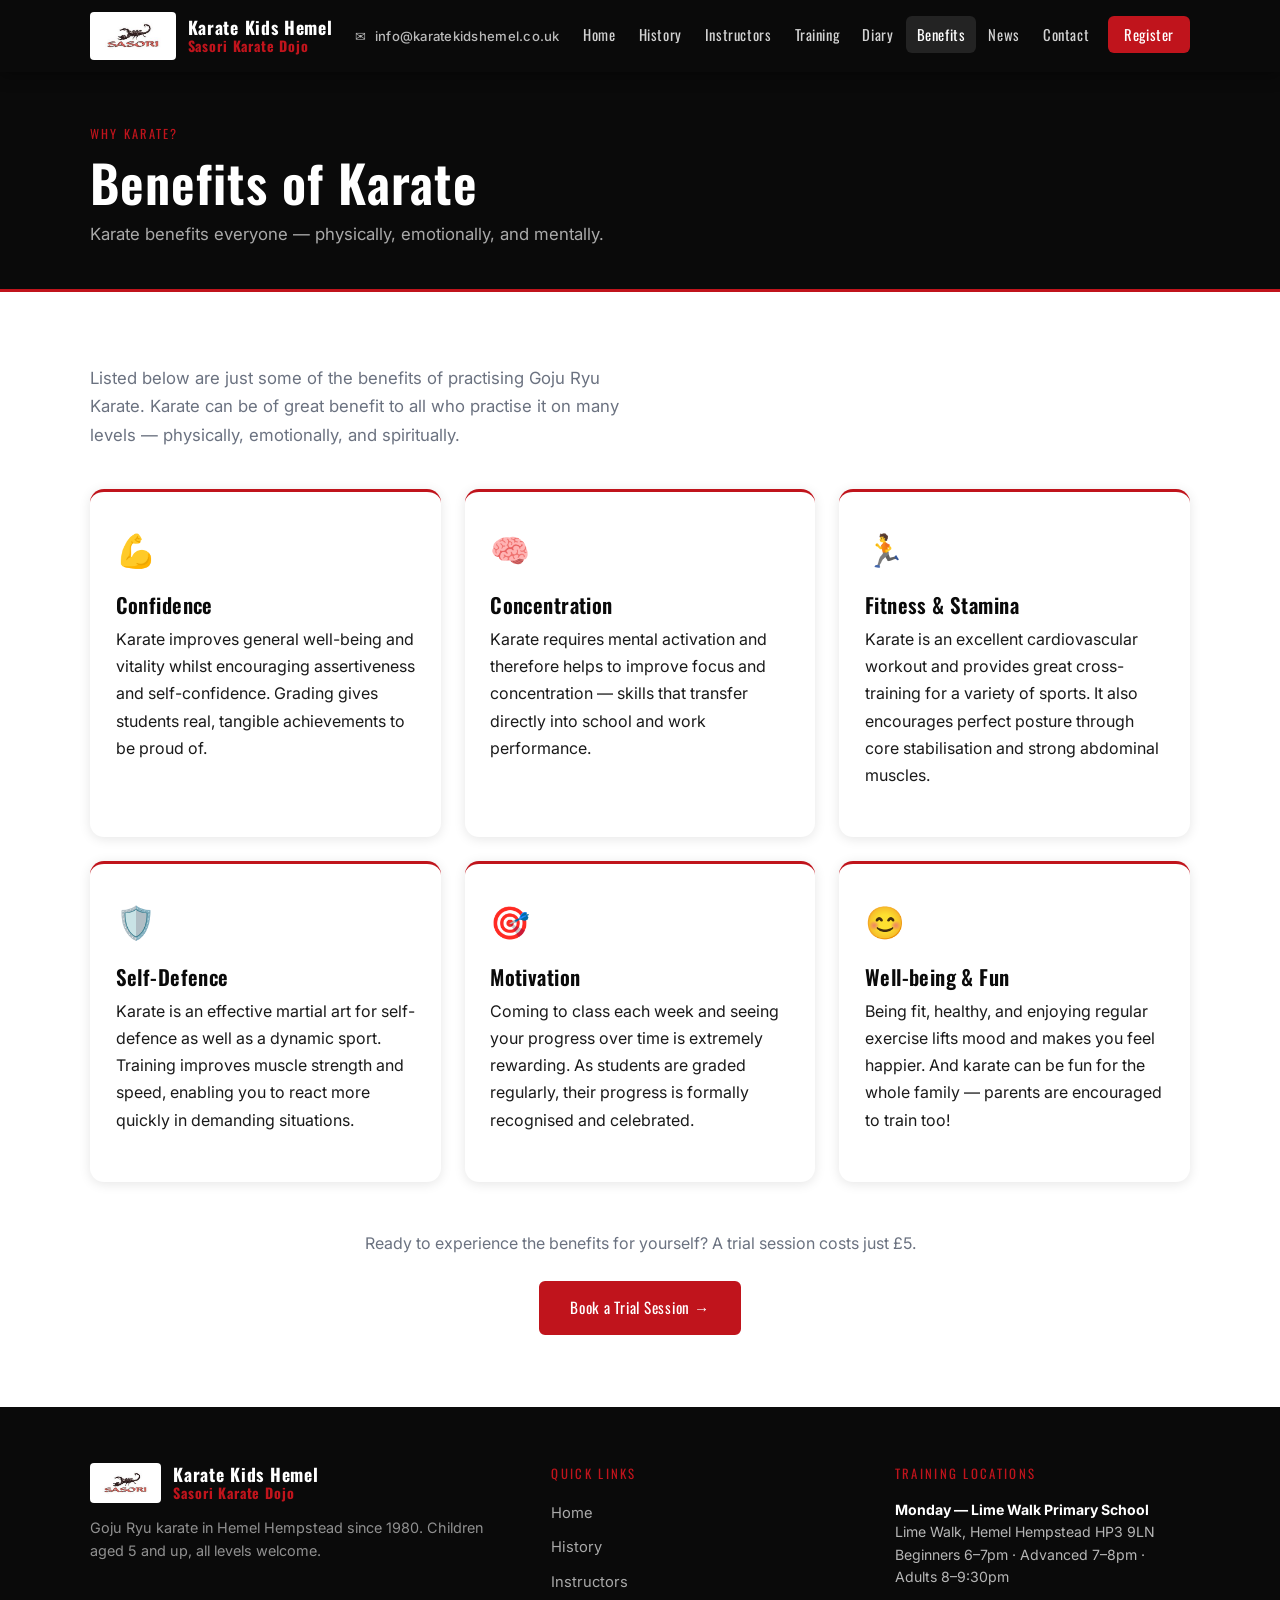
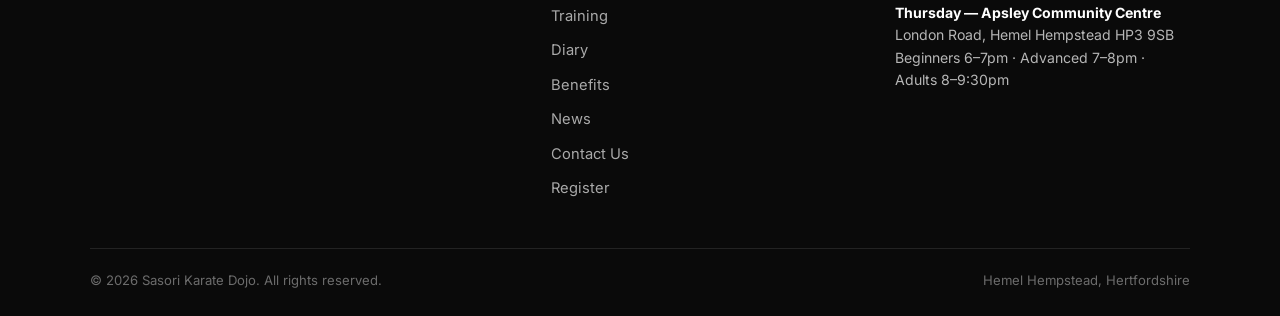
==== commit 26ae2613: "email address in header" ====
--- a/benefits.html
+++ b/benefits.html
@@ -19,16 +19,14 @@
 <body>
 
 <header class="site-header">
-  <div class="header-topbar">
-    <div class="container">
-      <a href="mailto:info@karatekidshemel.co.uk" class="header-email">&#9993;&nbsp; info@karatekidshemel.co.uk</a>
-    </div>
-  </div>
   <div class="nav-inner">
-    <a href="index.html" class="nav-logo">
+    <div class="nav-brand">
+      <a href="index.html" class="nav-logo">
       <img src="assets/images/logo.jpg" alt="Sasori Karate Dojo logo">
       <span>Karate Kids Hemel<em>Sasori Karate Dojo</em></span>
     </a>
+      <a href="mailto:info@karatekidshemel.co.uk" class="header-email">&#9993;&nbsp; info@karatekidshemel.co.uk</a>
+    </div>
     <nav aria-label="Main navigation">
       <ul class="nav-links">
         <li><a href="index.html">Home</a></li>
--- a/assets/css/style.css
+++ b/assets/css/style.css
@@ -77,25 +77,6 @@
 .mt-0 { margin-top: 0; }
 
 /* ── 4. Navigation ──────────────────────────────────────────── */
-.header-topbar {
-  background: var(--red);
-  padding: .3rem 0;
-}
-.header-topbar .container {
-  display: flex;
-  justify-content: flex-end;
-}
-.header-email {
-  color: rgba(255,255,255,.88);
-  font-family: var(--font-body);
-  font-size: .8rem;
-  font-weight: 500;
-  letter-spacing: .02em;
-  text-decoration: none;
-  transition: color var(--transition);
-}
-.header-email:hover { color: var(--white); }
-
 .site-header {
   position: sticky;
   top: 0;
@@ -115,6 +96,23 @@
   max-width: var(--max);
   margin-inline: auto;
 }
+.nav-brand {
+  display: flex;
+  align-items: center;
+  gap: 1.4rem;
+}
+.header-email {
+  color: rgba(255,255,255,.72);
+  font-family: var(--font-body);
+  font-size: .82rem;
+  font-weight: 500;
+  letter-spacing: .02em;
+  text-decoration: none;
+  white-space: nowrap;
+  transition: color var(--transition);
+}
+.header-email:hover { color: var(--white); }
+@media (max-width: 860px) { .header-email { display: none; } }
 
 .nav-logo {
   display: flex;
@@ -795,7 +793,7 @@
   .nav-links {
     display: none;
     position: absolute;
-    top: 100%;
+    top: var(--nav-h);
     left: 0;
     right: 0;
     background: var(--black);
